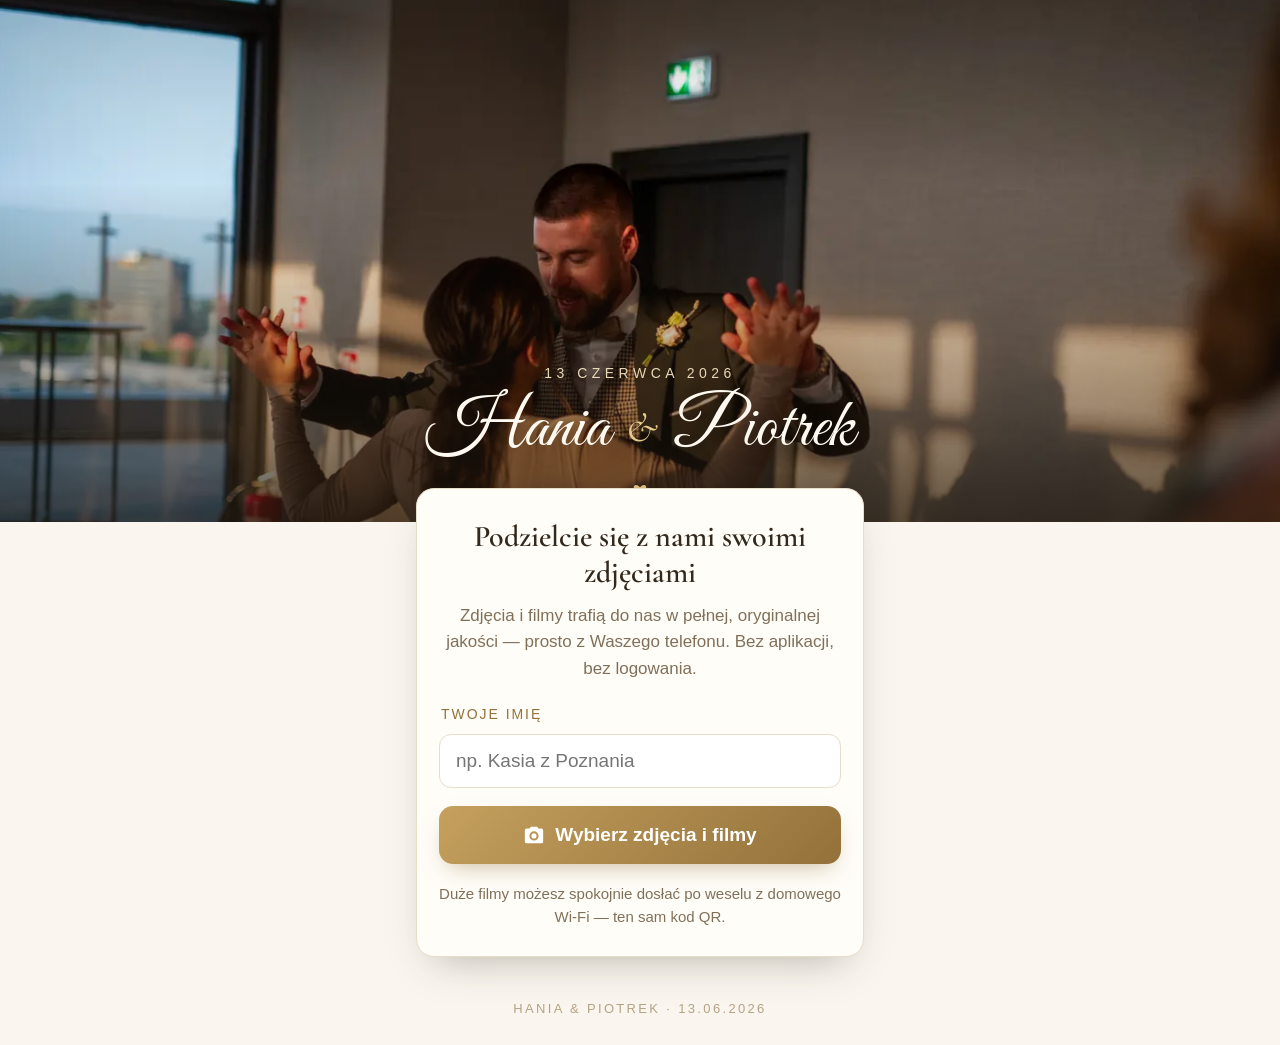
==== docs/index.html @ 89a76965 "Wersjonowanie style.css i app.js (ochrona przed rozjazdem cache CDN) Co-Authored-By: Claude Fable 5 " ====
<!DOCTYPE html>
<html lang="pl">
<head>
  <meta charset="UTF-8">
  <meta name="viewport" content="width=device-width, initial-scale=1.0, viewport-fit=cover">
  <title>Hania &amp; Piotrek – podzielcie się zdjęciami</title>
  <meta name="description" content="Wyślij nam swoje zdjęcia i filmy z wesela – w oryginalnej jakości, bez instalowania czegokolwiek.">
  <meta name="robots" content="noindex">
  <meta name="theme-color" content="#221a10">
  <link rel="preload" as="image" href="assets/hero.webp" type="image/webp">
  <link rel="preconnect" href="https://fonts.googleapis.com">
  <link rel="preconnect" href="https://fonts.gstatic.com" crossorigin>
  <link href="https://fonts.googleapis.com/css2?family=Great+Vibes&family=Cormorant+Garamond:ital,wght@0,500;0,600;1,500&display=swap" rel="stylesheet">
  <link rel="stylesheet" href="style.css?v=3">
</head>
<body>

  <!-- ====== HERO ====== -->
  <header class="hero">
    <picture>
      <source srcset="assets/hero.webp" type="image/webp">
      <img class="hero-img" src="assets/hero.jpg" alt="Hania i Piotrek w tańcu" fetchpriority="high">
    </picture>
    <div class="hero-shade"></div>
    <div class="hero-text">
      <p class="hero-kicker">13 czerwca 2026</p>
      <h1 class="hero-names">Hania <span class="amp">&amp;</span> Piotrek</h1>
      <div class="gold-rule" aria-hidden="true"><span></span><svg viewBox="0 0 24 24" width="14" height="14"><path fill="currentColor" d="M12 21s-7.5-4.9-10-9.3C.2 8.4 2 5 5.5 5 7.7 5 9.4 6.3 12 9c2.6-2.7 4.3-4 6.5-4C22 5 23.8 8.4 22 11.7 19.5 16.1 12 21 12 21z"/></svg><span></span></div>
    </div>
  </header>

  <main class="sheet">

    <!-- ====== STAN 1: START ====== -->
    <section id="state-start" class="state">
      <h2 class="title">Podzielcie się z&nbsp;nami swoimi zdjęciami</h2>
      <p class="lead">Zdjęcia i&nbsp;filmy trafią do nas w&nbsp;pełnej, oryginalnej jakości — prosto z&nbsp;Waszego telefonu. Bez aplikacji, bez logowania.</p>

      <form id="start-form" novalidate>
        <label class="field-label" for="guest-name">Twoje imię</label>
        <input id="guest-name" class="field" type="text" inputmode="text" autocomplete="given-name"
               maxlength="50" placeholder="np. Kasia z Poznania">
        <button id="pick-btn" class="btn-gold" type="button">
          <svg viewBox="0 0 24 24" width="22" height="22" aria-hidden="true"><path fill="currentColor" d="M4 5h3.2l1.3-2h7l1.3 2H20a2 2 0 0 1 2 2v12a2 2 0 0 1-2 2H4a2 2 0 0 1-2-2V7a2 2 0 0 1 2-2zm8 13a5 5 0 1 0 0-10 5 5 0 0 0 0 10zm0-2.2a2.8 2.8 0 1 1 0-5.6 2.8 2.8 0 0 1 0 5.6z"/></svg>
          Wybierz zdjęcia i&nbsp;filmy
        </button>
        <input id="file-input" type="file" multiple accept="image/*,video/*" hidden>
      </form>

      <p class="hint">Duże filmy możesz spokojnie dosłać po weselu z&nbsp;domowego Wi&#8209;Fi — ten sam kod QR.</p>
    </section>

    <!-- ====== STAN 2: WYSYŁKA ====== -->
    <section id="state-upload" class="state hidden" aria-live="polite">
      <h2 class="title">Wysyłamy…</h2>
      <p id="upload-counter" class="upload-counter">Plik 1 z 1</p>
      <div class="bar"><div id="bar-fill" class="bar-fill"></div></div>
      <p id="upload-bytes" class="upload-bytes">0 MB z 0 MB</p>
      <p id="upload-current" class="upload-current"></p>
      <div class="keep-awake">
        <svg viewBox="0 0 24 24" width="20" height="20" aria-hidden="true"><path fill="currentColor" d="M12 2a7 7 0 0 0-4 12.7V17a2 2 0 0 0 2 2h4a2 2 0 0 0 2-2v-2.3A7 7 0 0 0 12 2zm-2 19a1 1 0 0 0 1 1h2a1 1 0 0 0 1-1v-.5h-4v.5z"/></svg>
        Nie blokuj ekranu i&nbsp;nie zamykaj tej strony, dopóki wysyłka trwa.
      </div>
    </section>

    <!-- ====== STAN 3: PODZIĘKOWANIE ====== -->
    <section id="state-done" class="state hidden">
      <picture>
        <source srcset="assets/sparklers.webp" type="image/webp">
        <img class="done-img" src="assets/sparklers.jpg" alt="Hania i Piotrek wśród zimnych ogni" loading="lazy">
      </picture>
      <h2 class="title">Dziękujemy!</h2>
      <p id="done-summary" class="lead">Wysłano 0 plików.</p>
      <p id="done-skipped" class="hint hidden"></p>
      <button id="more-btn" class="btn-gold btn-outline" type="button">Dodaj więcej zdjęć</button>
    </section>

  </main>

  <footer class="foot">
    <p>Hania &amp; Piotrek · 13.06.2026</p>
  </footer>

  <script src="app.js?v=3"></script>
</body>
</html>
---- docs/style.css ----
/* Wesele Upload – estetyka "golden hour": kość słoniowa, szampan, delikatne złoto */

:root {
  --ivory: #faf6ef;
  --paper: #fffdf8;
  --ink: #33281c;
  --muted: #80705a;
  --gold: #b08c4f;
  --gold-deep: #93713a;
  --line: #e7ddc9;
  --shadow: 0 18px 40px -18px rgba(51, 40, 28, .35);
}

* { box-sizing: border-box; margin: 0; padding: 0; }

html { -webkit-text-size-adjust: 100%; }

body {
  background: var(--ivory);
  color: var(--ink);
  font-family: -apple-system, BlinkMacSystemFont, "Segoe UI", Roboto, "Helvetica Neue", Arial, sans-serif;
  font-size: 17px;
  line-height: 1.55;
  min-height: 100dvh;
  display: flex;
  flex-direction: column;
}

/* ====== HERO ====== */

.hero {
  position: relative;
  height: min(58vh, 540px);
  min-height: 380px;
  overflow: hidden;
  background: #221a10;
}

.hero-img {
  position: absolute;
  inset: 0;
  width: 100%;
  height: 100%;
  object-fit: cover;
  object-position: 50% 32%;
  animation: kenburns 24s ease-out forwards;
}

@keyframes kenburns {
  from { transform: scale(1.08); }
  to   { transform: scale(1); }
}

.hero-shade {
  position: absolute;
  inset: 0;
  background:
    linear-gradient(to bottom,
      rgba(34, 26, 16, .18) 0%,
      rgba(34, 26, 16, 0) 35%,
      rgba(34, 26, 16, .42) 78%,
      rgba(34, 26, 16, .72) 100%);
}

.hero-text {
  position: absolute;
  left: 0; right: 0; bottom: 26px;
  text-align: center;
  color: #fdf9f0;
  padding: 0 20px;
  animation: rise .9s ease-out both .15s;
}

@keyframes rise {
  from { opacity: 0; transform: translateY(14px); }
  to   { opacity: 1; transform: none; }
}

.hero-kicker {
  font-size: 14px;
  letter-spacing: .32em;
  text-transform: uppercase;
  color: #e9d9b8;
  margin-bottom: 6px;
}

.hero-names {
  font-family: "Great Vibes", "Cormorant Garamond", Georgia, cursive;
  font-weight: 400;
  font-size: clamp(46px, 12vw, 70px);
  line-height: 1.1;
  text-shadow: 0 2px 24px rgba(0, 0, 0, .45);
}

.hero-names .amp {
  font-family: "Cormorant Garamond", Georgia, serif;
  font-style: italic;
  color: #e3c98c;
  font-size: .6em;
  padding: 0 .1em;
  vertical-align: .1em;
}

.gold-rule {
  display: flex;
  align-items: center;
  justify-content: center;
  gap: 10px;
  margin-top: 14px;
  color: #d9bd80;
}

.gold-rule span {
  display: block;
  width: 64px;
  height: 1px;
  background: linear-gradient(to right, transparent, #d9bd80);
}

.gold-rule span:last-child {
  background: linear-gradient(to left, transparent, #d9bd80);
}

/* ====== KARTA / STANY ====== */

.sheet {
  flex: 1;
  width: 100%;
  max-width: 480px;
  margin: -34px auto 0;
  padding: 0 16px 32px;
  position: relative;
  z-index: 2;
}

.state {
  background: var(--paper);
  border: 1px solid var(--line);
  border-radius: 18px;
  box-shadow: var(--shadow);
  padding: 30px 22px 28px;
  text-align: center;
  animation: rise .6s ease-out both;
}

.hidden { display: none !important; }

.title {
  font-family: "Cormorant Garamond", Georgia, serif;
  font-weight: 600;
  font-size: 30px;
  line-height: 1.2;
  margin-bottom: 12px;
}

.lead { color: var(--muted); margin-bottom: 22px; }

.field-label {
  display: block;
  text-align: left;
  font-size: 14px;
  letter-spacing: .14em;
  text-transform: uppercase;
  color: var(--gold-deep);
  margin: 0 2px 8px;
}

.field {
  width: 100%;
  font-size: 19px;
  font-family: inherit;
  color: var(--ink);
  background: #fff;
  border: 1.5px solid var(--line);
  border-radius: 12px;
  padding: 15px 16px;
  margin-bottom: 18px;
  outline: none;
  transition: border-color .2s;
}

.field:focus { border-color: var(--gold); }

.btn-gold {
  display: flex;
  align-items: center;
  justify-content: center;
  gap: 10px;
  width: 100%;
  min-height: 58px;
  font-size: 19px;
  font-weight: 600;
  font-family: inherit;
  color: #fff;
  background: linear-gradient(135deg, #c5a05e, var(--gold-deep));
  border: none;
  border-radius: 14px;
  padding: 14px 18px;
  cursor: pointer;
  box-shadow: 0 10px 24px -10px rgba(147, 113, 58, .55);
  transition: transform .15s, box-shadow .15s;
  -webkit-tap-highlight-color: transparent;
}

.btn-gold:active { transform: scale(.985); box-shadow: 0 6px 14px -8px rgba(147, 113, 58, .55); }

.btn-outline {
  background: transparent;
  color: var(--gold-deep);
  border: 1.5px solid var(--gold);
  box-shadow: none;
}

.hint {
  margin-top: 18px;
  font-size: 15px;
  color: var(--muted);
}

/* ====== WYSYŁKA ====== */

.upload-counter {
  font-size: 22px;
  font-weight: 600;
  margin-bottom: 16px;
}

.bar {
  height: 14px;
  background: #efe7d6;
  border-radius: 99px;
  overflow: hidden;
}

.bar-fill {
  height: 100%;
  width: 0%;
  border-radius: 99px;
  background: linear-gradient(90deg, #d9b873, var(--gold-deep));
  transition: width .35s ease;
}

.upload-bytes {
  margin-top: 10px;
  font-size: 16px;
  color: var(--muted);
}

.upload-current {
  margin-top: 4px;
  font-size: 14px;
  color: var(--muted);
  overflow: hidden;
  text-overflow: ellipsis;
  white-space: nowrap;
  min-height: 1.4em;
}

.keep-awake {
  display: flex;
  align-items: center;
  gap: 10px;
  text-align: left;
  margin-top: 22px;
  padding: 12px 14px;
  font-size: 15px;
  color: #7a5c2e;
  background: #f7eeda;
  border: 1px solid #ecdfc0;
  border-radius: 12px;
}

.keep-awake svg { flex: none; color: var(--gold-deep); }

/* ====== PODZIĘKOWANIE ====== */

.done-img {
  width: 100%;
  border-radius: 12px;
  margin-bottom: 20px;
  aspect-ratio: 3 / 2;
  object-fit: cover;
}

#done-summary { margin-bottom: 6px; }

#done-skipped { margin: 0 0 6px; color: #a4642e; }

#more-btn { margin-top: 18px; }

/* ====== STOPKA ====== */

.foot {
  text-align: center;
  padding: 10px 0 26px;
  font-size: 13px;
  letter-spacing: .18em;
  text-transform: uppercase;
  color: #b3a384;
}

@media (prefers-reduced-motion: reduce) {
  .hero-img, .hero-text, .state { animation: none; }
}
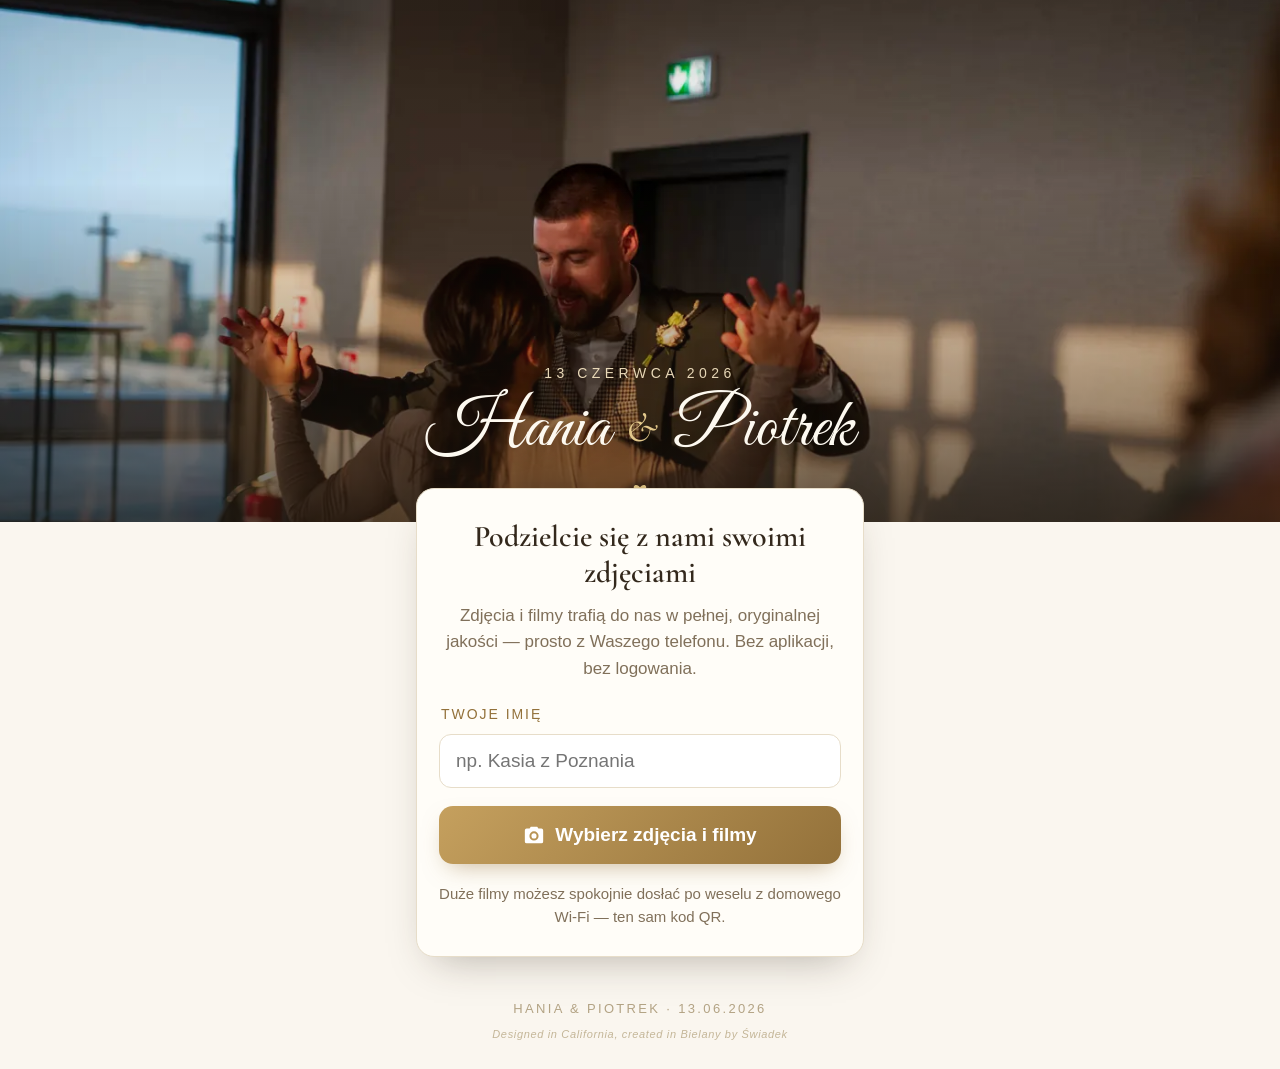
==== commit d4fc77ae: "Favicon (zlote obraczki) + dopisek stopki od Swiadka Co-Authored-By: Claude Fable 5 <noreply@anthrop" ====
--- a/docs/index.html
+++ b/docs/index.html
@@ -7,11 +7,14 @@
   <meta name="description" content="Wyślij nam swoje zdjęcia i filmy z wesela – w oryginalnej jakości, bez instalowania czegokolwiek.">
   <meta name="robots" content="noindex">
   <meta name="theme-color" content="#221a10">
+  <link rel="icon" href="assets/favicon.svg" type="image/svg+xml">
+  <link rel="icon" href="assets/favicon-64.png" type="image/png" sizes="64x64">
+  <link rel="apple-touch-icon" href="assets/apple-touch-icon.png">
   <link rel="preload" as="image" href="assets/hero.webp" type="image/webp">
   <link rel="preconnect" href="https://fonts.googleapis.com">
   <link rel="preconnect" href="https://fonts.gstatic.com" crossorigin>
   <link href="https://fonts.googleapis.com/css2?family=Great+Vibes&family=Cormorant+Garamond:ital,wght@0,500;0,600;1,500&display=swap" rel="stylesheet">
-  <link rel="stylesheet" href="style.css?v=3">
+  <link rel="stylesheet" href="style.css?v=5">
 </head>
 <body>
 
@@ -79,8 +82,9 @@
 
   <footer class="foot">
     <p>Hania &amp; Piotrek · 13.06.2026</p>
+    <p class="foot-credit">Designed in California, created in Bielany by Świadek</p>
   </footer>
 
-  <script src="app.js?v=3"></script>
+  <script src="app.js?v=4"></script>
 </body>
 </html>
--- a/docs/style.css
+++ b/docs/style.css
@@ -299,6 +299,15 @@
   color: #b3a384;
 }
 
+.foot-credit {
+  margin-top: 7px;
+  font-size: 11px;
+  letter-spacing: .06em;
+  text-transform: none;
+  color: #c4b698;
+  font-style: italic;
+}
+
 @media (prefers-reduced-motion: reduce) {
   .hero-img, .hero-text, .state { animation: none; }
 }
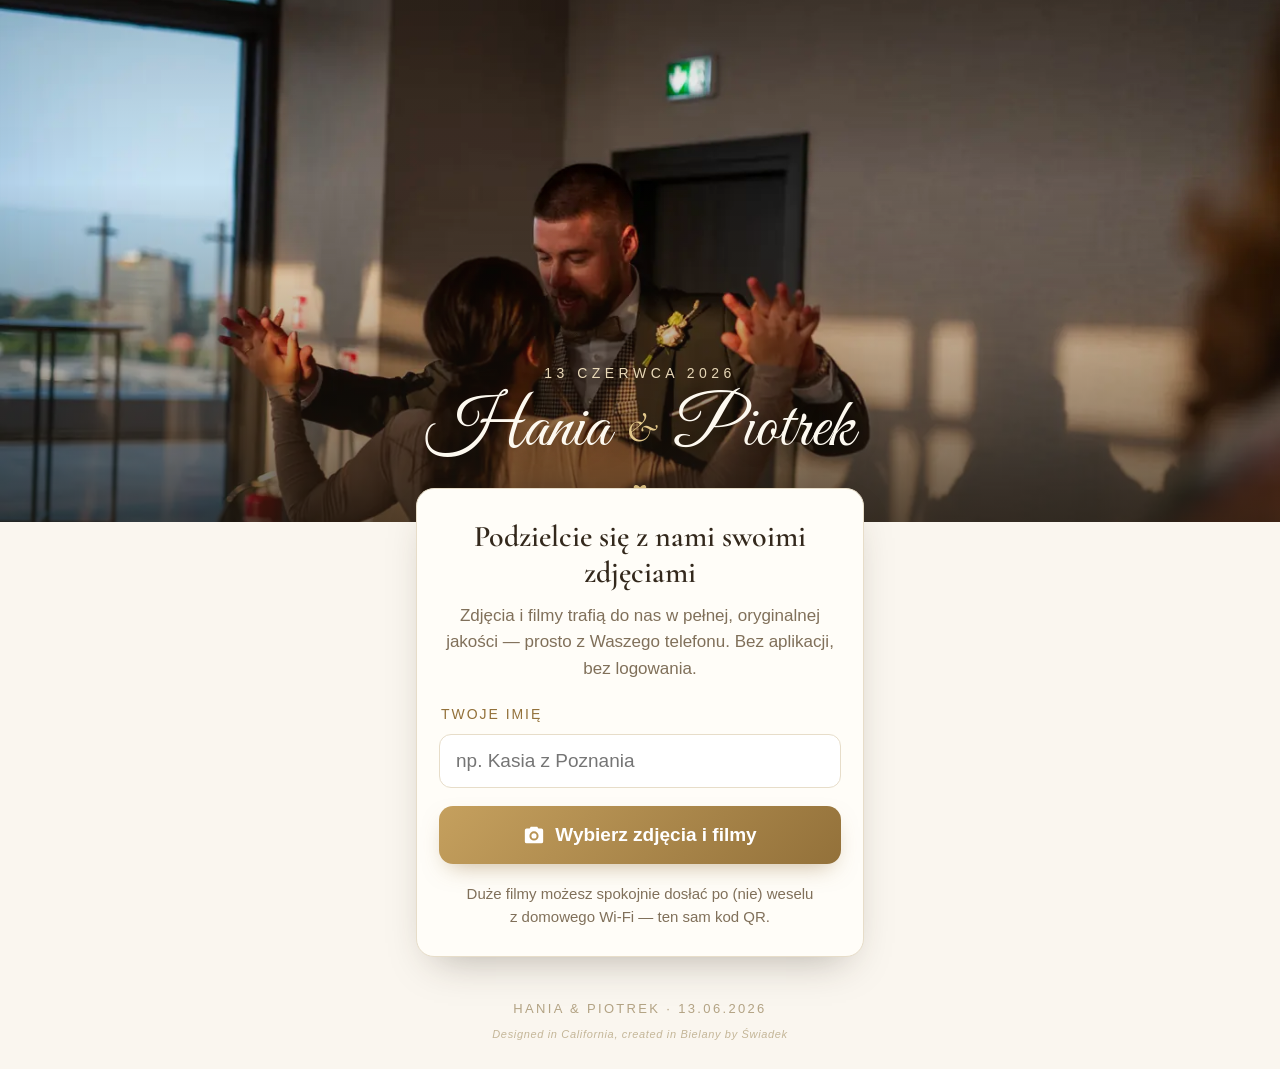
==== commit a2cb14d5: "(nie) Wesele: zarty dopisek na stronie, plakacie i w nazwie folderu Drive Co-Authored-By: Claude Fab" ====
--- a/docs/index.html
+++ b/docs/index.html
@@ -50,7 +50,7 @@
         <input id="file-input" type="file" multiple accept="image/*,video/*" hidden>
       </form>
 
-      <p class="hint">Duże filmy możesz spokojnie dosłać po weselu z&nbsp;domowego Wi&#8209;Fi — ten sam kod QR.</p>
+      <p class="hint">Duże filmy możesz spokojnie dosłać po (nie) weselu z&nbsp;domowego Wi&#8209;Fi — ten sam kod QR.</p>
     </section>
 
     <!-- ====== STAN 2: WYSYŁKA ====== -->
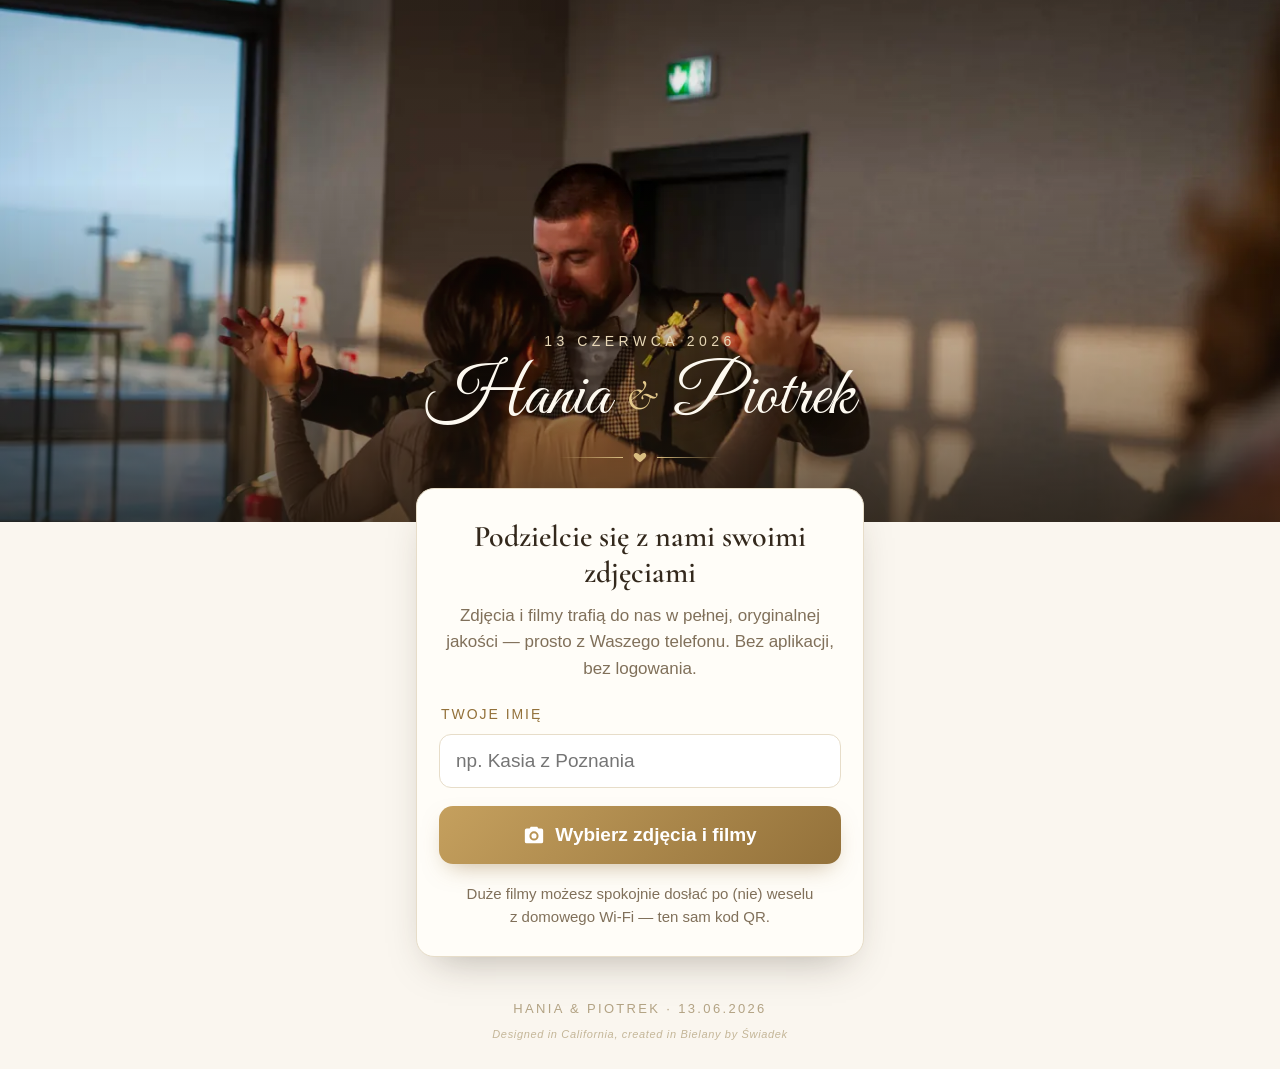
==== commit 9f5cd7c4: "Podnies tekst hero nad karte formularza (uciete serduszko ornamentu) Co-Authored-By: Claude Fable 5 " ====
--- a/docs/index.html
+++ b/docs/index.html
@@ -14,7 +14,7 @@
   <link rel="preconnect" href="https://fonts.googleapis.com">
   <link rel="preconnect" href="https://fonts.gstatic.com" crossorigin>
   <link href="https://fonts.googleapis.com/css2?family=Great+Vibes&family=Cormorant+Garamond:ital,wght@0,500;0,600;1,500&display=swap" rel="stylesheet">
-  <link rel="stylesheet" href="style.css?v=5">
+  <link rel="stylesheet" href="style.css?v=6">
 </head>
 <body>
 
--- a/docs/style.css
+++ b/docs/style.css
@@ -64,7 +64,7 @@
 
 .hero-text {
   position: absolute;
-  left: 0; right: 0; bottom: 26px;
+  left: 0; right: 0; bottom: 58px; /* nad kartą formularza (nachodzi 34px na hero) */
   text-align: center;
   color: #fdf9f0;
   padding: 0 20px;
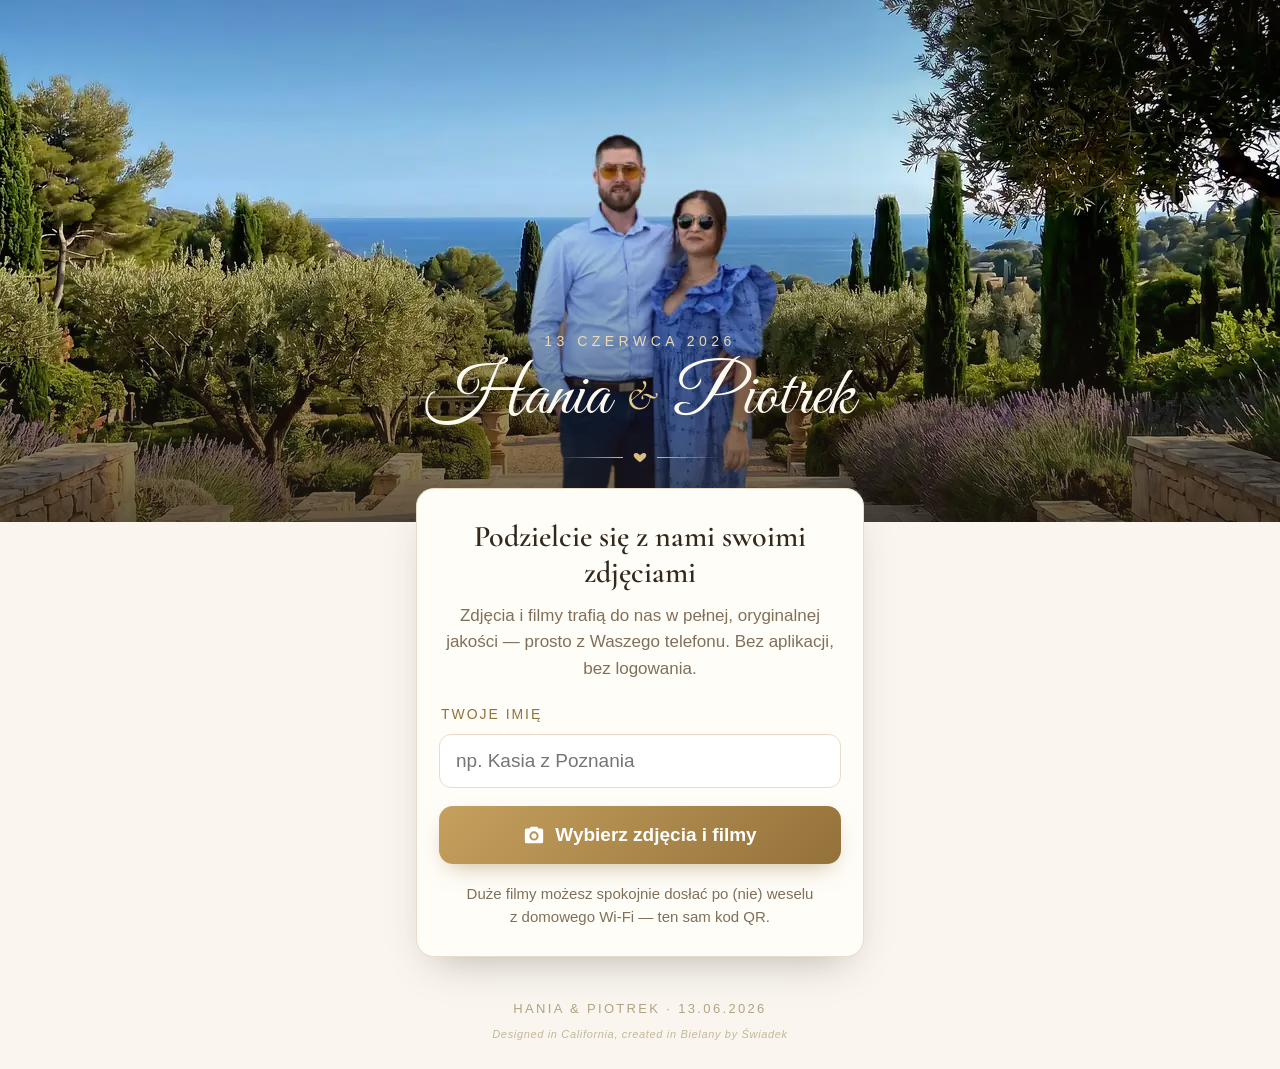
==== commit 13e7ca1e: "Podmiana zdjęcia hero na nowe (v2, ogród nad morzem) Stare zdjęcie (taniec) w historii gita i w foto" ====
--- a/docs/index.html
+++ b/docs/index.html
@@ -10,19 +10,19 @@
   <link rel="icon" href="assets/favicon.svg" type="image/svg+xml">
   <link rel="icon" href="assets/favicon-64.png" type="image/png" sizes="64x64">
   <link rel="apple-touch-icon" href="assets/apple-touch-icon.png">
-  <link rel="preload" as="image" href="assets/hero.webp" type="image/webp">
+  <link rel="preload" as="image" href="assets/hero.webp?v=2" type="image/webp">
   <link rel="preconnect" href="https://fonts.googleapis.com">
   <link rel="preconnect" href="https://fonts.gstatic.com" crossorigin>
   <link href="https://fonts.googleapis.com/css2?family=Great+Vibes&family=Cormorant+Garamond:ital,wght@0,500;0,600;1,500&display=swap" rel="stylesheet">
-  <link rel="stylesheet" href="style.css?v=6">
+  <link rel="stylesheet" href="style.css?v=7">
 </head>
 <body>
 
   <!-- ====== HERO ====== -->
   <header class="hero">
     <picture>
-      <source srcset="assets/hero.webp" type="image/webp">
-      <img class="hero-img" src="assets/hero.jpg" alt="Hania i Piotrek w tańcu" fetchpriority="high">
+      <source srcset="assets/hero.webp?v=2" type="image/webp">
+      <img class="hero-img" src="assets/hero.jpg?v=2" alt="Hania i Piotrek w ogrodzie nad morzem" fetchpriority="high">
     </picture>
     <div class="hero-shade"></div>
     <div class="hero-text">
@@ -69,8 +69,8 @@
     <!-- ====== STAN 3: PODZIĘKOWANIE ====== -->
     <section id="state-done" class="state hidden">
       <picture>
-        <source srcset="assets/sparklers.webp" type="image/webp">
-        <img class="done-img" src="assets/sparklers.jpg" alt="Hania i Piotrek wśród zimnych ogni" loading="lazy">
+        <source srcset="assets/sparklers.webp?v=2" type="image/webp">
+        <img class="done-img" src="assets/sparklers.jpg?v=2" alt="Hania i Piotrek wskazują palcem w obiektyw" loading="lazy">
       </picture>
       <h2 class="title">Dziękujemy!</h2>
       <p id="done-summary" class="lead">Wysłano 0 plików.</p>
--- a/docs/style.css
+++ b/docs/style.css
@@ -278,7 +278,7 @@
   width: 100%;
   border-radius: 12px;
   margin-bottom: 20px;
-  aspect-ratio: 3 / 2;
+  aspect-ratio: 1 / 1; /* zdjęcie v2 jest kwadratowe; poprzednie (zimne ognie) było 3/2 */
   object-fit: cover;
 }
 
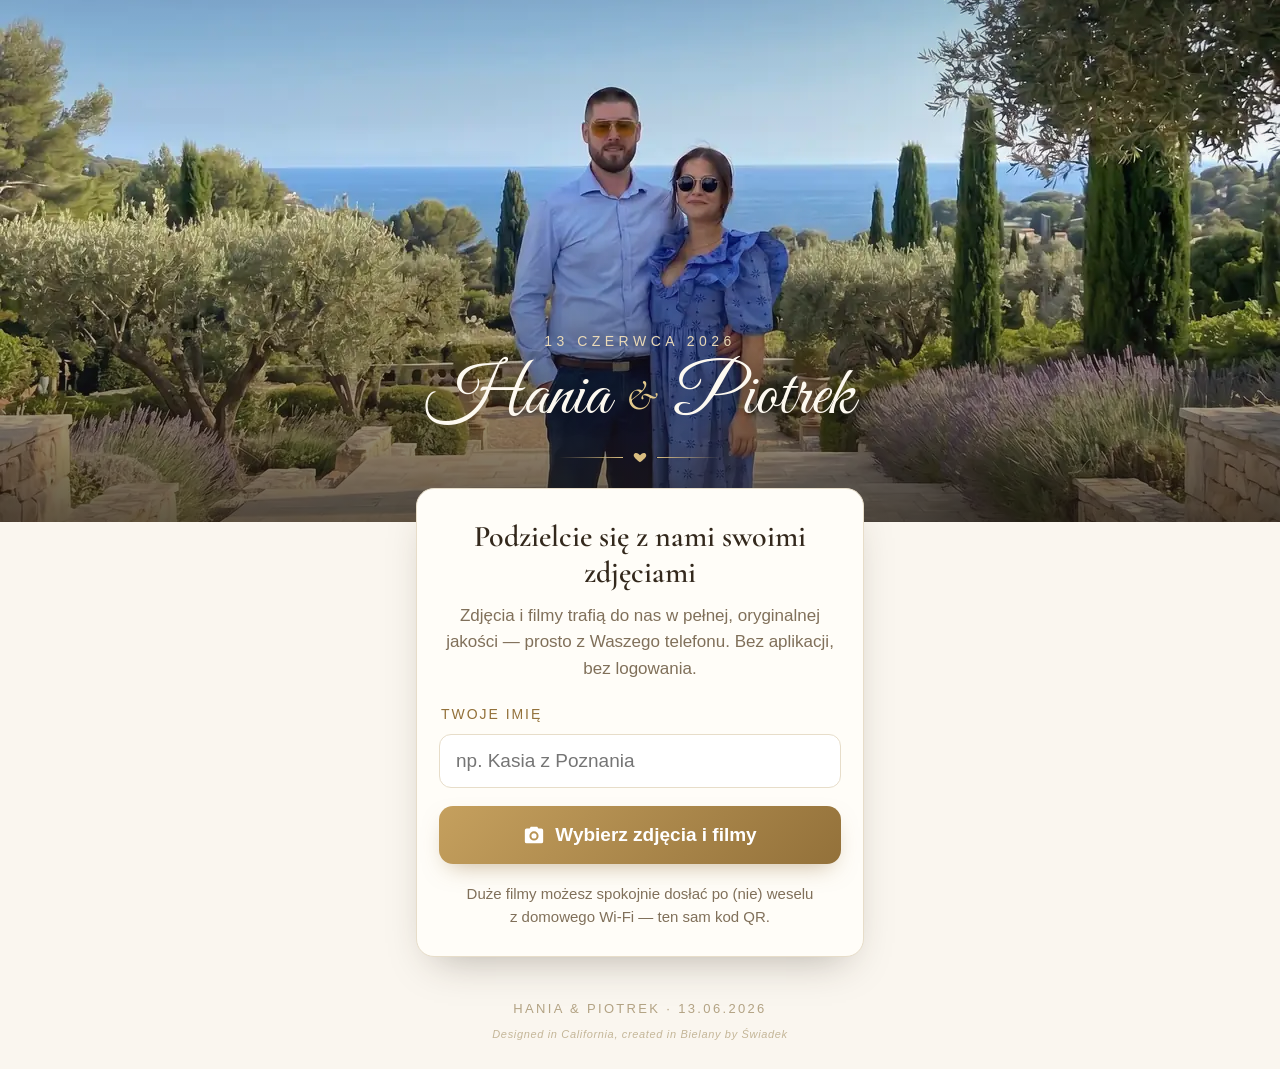
==== commit f66f0622: "Hero v3: wersja zdjęcia z retuszem (Gemini) Poprzednie wersje w historii gita i foto_src/ (hero_v2_s" ====
--- a/docs/index.html
+++ b/docs/index.html
@@ -10,7 +10,7 @@
   <link rel="icon" href="assets/favicon.svg" type="image/svg+xml">
   <link rel="icon" href="assets/favicon-64.png" type="image/png" sizes="64x64">
   <link rel="apple-touch-icon" href="assets/apple-touch-icon.png">
-  <link rel="preload" as="image" href="assets/hero.webp?v=2" type="image/webp">
+  <link rel="preload" as="image" href="assets/hero.webp?v=3" type="image/webp">
   <link rel="preconnect" href="https://fonts.googleapis.com">
   <link rel="preconnect" href="https://fonts.gstatic.com" crossorigin>
   <link href="https://fonts.googleapis.com/css2?family=Great+Vibes&family=Cormorant+Garamond:ital,wght@0,500;0,600;1,500&display=swap" rel="stylesheet">
@@ -21,8 +21,8 @@
   <!-- ====== HERO ====== -->
   <header class="hero">
     <picture>
-      <source srcset="assets/hero.webp?v=2" type="image/webp">
-      <img class="hero-img" src="assets/hero.jpg?v=2" alt="Hania i Piotrek w ogrodzie nad morzem" fetchpriority="high">
+      <source srcset="assets/hero.webp?v=3" type="image/webp">
+      <img class="hero-img" src="assets/hero.jpg?v=3" alt="Hania i Piotrek w ogrodzie nad morzem" fetchpriority="high">
     </picture>
     <div class="hero-shade"></div>
     <div class="hero-text">
